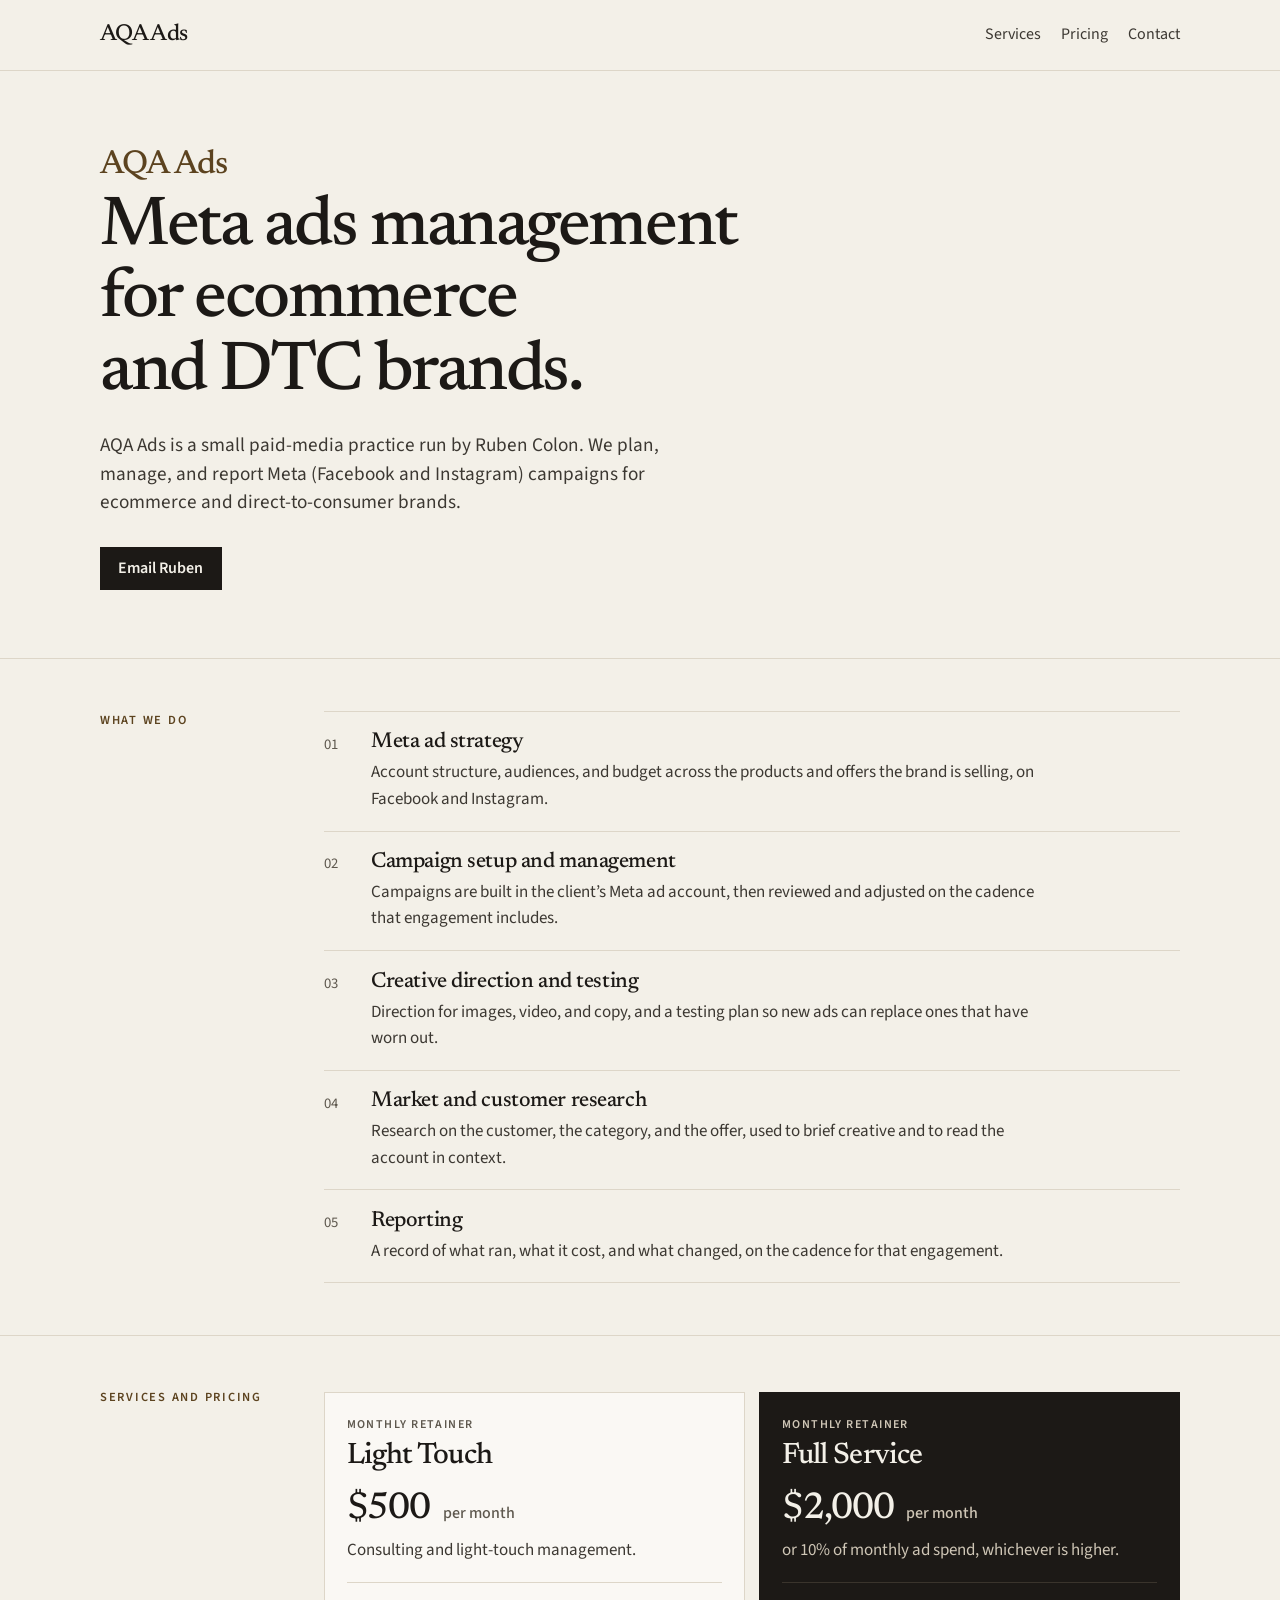
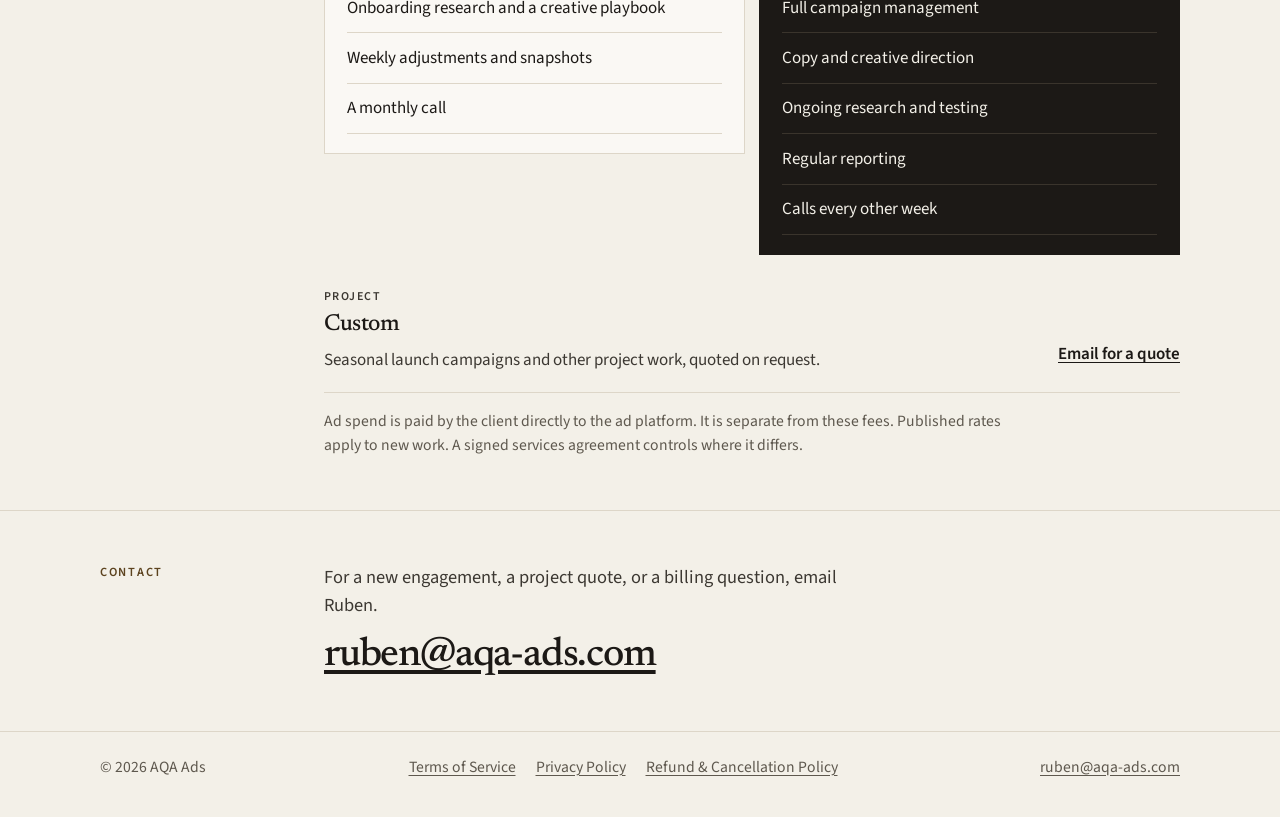
==== index.html @ aba0e37d "Add the AQA Ads website A four-page static site with services, pricing, and the policies needed for " ====
<!DOCTYPE html>
<html lang="en">
  <head>
    <meta charset="utf-8">
    <meta name="viewport" content="width=device-width, initial-scale=1">
    <title>AQA Ads — Meta ads management for ecommerce and DTC brands</title>
    <meta name="description" content="AQA Ads is a paid-media practice run by Ruben Colon. Meta (Facebook and Instagram) ad strategy, campaign management, creative testing, research, and reporting for ecommerce and DTC brands.">
    <link rel="canonical" href="https://aqa-ads.com/">
    <meta name="theme-color" content="#f3f0e8">
    <meta property="og:title" content="AQA Ads — Meta ads management for ecommerce and DTC brands">
    <meta property="og:description" content="Meta ad strategy, campaign management, creative direction, research, and reporting for ecommerce and DTC brands.">
    <meta property="og:url" content="https://aqa-ads.com/">
    <meta property="og:type" content="website">
    <link rel="icon" href="/favicon.svg" type="image/svg+xml">
    <link rel="stylesheet" href="/css/styles.css">
    <script type="application/ld+json">
      {
        "@context": "https://schema.org",
        "@type": "ProfessionalService",
        "name": "AQA Ads",
        "url": "https://aqa-ads.com/",
        "email": "ruben@aqa-ads.com",
        "description": "Meta ads management for ecommerce and DTC brands.",
        "founder": {
          "@type": "Person",
          "name": "Ruben Colon"
        }
      }
    </script>
  </head>
  <body>
    <a class="skip" href="#main">Skip to content</a>
    <header class="site-header">
      <div class="wrap bar">
        <a class="wordmark" href="/">AQA Ads</a>
        <nav class="nav" aria-label="Primary">
          <a href="/#services">Services</a>
          <a href="/#pricing">Pricing</a>
          <a href="/#contact">Contact</a>
        </nav>
      </div>
    </header>
    <main id="main">
      <section class="hero">
        <div class="wrap">
          <h1>
            <span class="name">AQA Ads</span>
            Meta ads management for ecommerce and DTC brands.
          </h1>
          <p class="lede">AQA Ads is a small paid-media practice run by Ruben Colon. We plan, manage, and report Meta (Facebook and Instagram) campaigns for ecommerce and direct-to-consumer brands.</p>
          <a class="button" href="mailto:ruben@aqa-ads.com">Email Ruben</a>
        </div>
      </section>

      <section class="band" id="services">
        <div class="wrap band-grid">
          <h2>What we do</h2>
          <div>
            <div class="work">
              <article>
                <span class="num">01</span>
                <div>
                  <h3>Meta ad strategy</h3>
                  <p>Account structure, audiences, and budget across the products and offers the brand is selling, on Facebook and Instagram.</p>
                </div>
              </article>
              <article>
                <span class="num">02</span>
                <div>
                  <h3>Campaign setup and management</h3>
                  <p>Campaigns are built in the client’s Meta ad account, then reviewed and adjusted on the cadence that engagement includes.</p>
                </div>
              </article>
              <article>
                <span class="num">03</span>
                <div>
                  <h3>Creative direction and testing</h3>
                  <p>Direction for images, video, and copy, and a testing plan so new ads can replace ones that have worn out.</p>
                </div>
              </article>
              <article>
                <span class="num">04</span>
                <div>
                  <h3>Market and customer research</h3>
                  <p>Research on the customer, the category, and the offer, used to brief creative and to read the account in context.</p>
                </div>
              </article>
              <article>
                <span class="num">05</span>
                <div>
                  <h3>Reporting</h3>
                  <p>A record of what ran, what it cost, and what changed, on the cadence for that engagement.</p>
                </div>
              </article>
            </div>
          </div>
        </div>
      </section>

      <section class="band" id="pricing">
        <div class="wrap band-grid">
          <h2>Services and pricing</h2>
          <div>
          <div class="rates">
            <article class="rate">
              <p class="eyebrow">Monthly retainer</p>
              <h3>Light Touch</h3>
              <p class="price">$500 <span class="per">per month</span></p>
              <p class="rate-summary">Consulting and light-touch management.</p>
              <ul>
                <li>Onboarding research and a creative playbook</li>
                <li>Weekly adjustments and snapshots</li>
                <li>A monthly call</li>
              </ul>
            </article>
            <article class="rate rate-full">
              <p class="eyebrow">Monthly retainer</p>
              <h3>Full Service</h3>
              <p class="price">$2,000 <span class="per">per month</span></p>
              <p class="price-or">or 10% of monthly ad spend, whichever is higher.</p>
              <ul>
                <li>Full campaign management</li>
                <li>Copy and creative direction</li>
                <li>Ongoing research and testing</li>
                <li>Regular reporting</li>
                <li>Calls every other week</li>
              </ul>
            </article>
          </div>
          <div class="custom">
            <div>
              <p class="eyebrow">Project</p>
              <h3>Custom</h3>
              <p>Seasonal launch campaigns and other project work, quoted on request.</p>
            </div>
            <a href="mailto:ruben@aqa-ads.com">Email for a quote</a>
          </div>
          <p class="fine">Ad spend is paid by the client directly to the ad platform. It is separate from these fees. Published rates apply to new work. A signed services agreement controls where it differs.</p>
          </div>
        </div>
      </section>

      <section class="band" id="contact">
        <div class="wrap band-grid">
          <h2>Contact</h2>
          <div>
          <p class="contact-lead">For a new engagement, a project quote, or a billing question, email Ruben.</p>
          <a class="contact-email" href="mailto:ruben@aqa-ads.com">ruben@aqa-ads.com</a>
          </div>
        </div>
      </section>
    </main>
    <footer class="site-footer">
      <div class="wrap footer-inner">
        <p>&copy; 2026 AQA Ads</p>
        <nav aria-label="Policies">
          <a href="/terms/">Terms of Service</a>
          <a href="/privacy/">Privacy Policy</a>
          <a href="/refunds/">Refund &amp; Cancellation Policy</a>
        </nav>
        <a href="mailto:ruben@aqa-ads.com">ruben@aqa-ads.com</a>
      </div>
    </footer>
  </body>
</html>
---- css/styles.css ----
@font-face {
  font-family: "Newsreader";
  font-style: normal;
  font-weight: 400;
  font-display: swap;
  src: url("/fonts/newsreader-400.woff2") format("woff2");
}

@font-face {
  font-family: "Newsreader";
  font-style: normal;
  font-weight: 500;
  font-display: swap;
  src: url("/fonts/newsreader-500.woff2") format("woff2");
}

@font-face {
  font-family: "Newsreader";
  font-style: normal;
  font-weight: 600;
  font-display: swap;
  src: url("/fonts/newsreader-600.woff2") format("woff2");
}

@font-face {
  font-family: "Source Sans 3";
  font-style: normal;
  font-weight: 400;
  font-display: swap;
  src: url("/fonts/source-sans-3-400.woff2") format("woff2");
}

@font-face {
  font-family: "Source Sans 3";
  font-style: normal;
  font-weight: 500;
  font-display: swap;
  src: url("/fonts/source-sans-3-500.woff2") format("woff2");
}

@font-face {
  font-family: "Source Sans 3";
  font-style: normal;
  font-weight: 600;
  font-display: swap;
  src: url("/fonts/source-sans-3-600.woff2") format("woff2");
}

:root {
  --paper: #f3f0e8;
  --raised: #faf8f4;
  --ink: #1c1916;
  --ink-soft: #3c3832;
  --muted: #5e584e;
  --line: #ddd6c8;
  --bronze: #5c431f;
  --inverse: #1c1916;
  --inverse-text: #f3f0e8;
  --inverse-muted: #cfc6b6;
  --inverse-line: #3a342c;
  --serif: "Newsreader", "Iowan Old Style", Palatino, "Palatino Linotype", Georgia, serif;
  --sans: "Source Sans 3", "Segoe UI", sans-serif;
  --wrap: 1080px;
  --measure: 68ch;
}

*,
*::before,
*::after {
  box-sizing: border-box;
}

html {
  scroll-behavior: smooth;
}

body {
  margin: 0;
  background: var(--paper);
  color: var(--ink);
  font-family: var(--sans);
  font-size: 1.0625rem;
  line-height: 1.55;
  font-weight: 400;
  text-rendering: optimizeLegibility;
  -webkit-font-smoothing: antialiased;
}

@media (prefers-reduced-motion: reduce) {
  html {
    scroll-behavior: auto;
  }
}

::selection {
  background: #e4d3b4;
  color: var(--ink);
}

:focus-visible {
  outline: 2px solid var(--ink);
  outline-offset: 3px;
}

a {
  color: inherit;
}

img {
  max-width: 100%;
}

.skip {
  position: absolute;
  left: 0.75rem;
  top: 0.75rem;
  transform: translateY(-150%);
  background: var(--raised);
  color: var(--ink);
  padding: 0.5rem 0.75rem;
  z-index: 20;
}

.skip:focus {
  transform: none;
}

.wrap {
  width: min(var(--wrap), calc(100% - 2.5rem));
  margin-inline: auto;
}

.site-header {
  position: sticky;
  top: 0;
  z-index: 10;
  background: var(--paper);
  border-bottom: 1px solid var(--line);
}

.bar {
  display: flex;
  flex-wrap: wrap;
  justify-content: space-between;
  align-items: center;
  gap: 0.75rem 1.5rem;
  min-height: 4.25rem;
  padding-top: 0.85rem;
  padding-bottom: 0.85rem;
}

.wordmark {
  font-family: var(--serif);
  font-size: 1.45rem;
  font-weight: 500;
  letter-spacing: -0.03em;
  text-decoration: none;
  color: var(--ink);
  line-height: 1;
}

.nav {
  display: flex;
  flex-wrap: wrap;
  gap: 0.35rem 1.25rem;
}

.nav a {
  text-decoration: none;
  color: var(--ink-soft);
  font-size: 1rem;
  padding: 0.55rem 0;
}

.nav a:hover {
  color: var(--ink);
}

.hero {
  padding: 4.75rem 0 4.25rem;
}

.hero h1 {
  font-family: var(--serif);
  font-weight: 500;
  font-size: clamp(2.45rem, 5.6vw, 4.35rem);
  line-height: 1.04;
  letter-spacing: -0.035em;
  max-width: 16ch;
  margin: 0 0 1.35rem;
  text-wrap: balance;
}

.hero h1 .name {
  display: block;
  font-size: 0.48em;
  letter-spacing: -0.03em;
  line-height: 1.1;
  margin-bottom: 0.55rem;
  color: var(--bronze);
}

.lede {
  max-width: 38rem;
  margin: 0 0 1.85rem;
  font-size: 1.2rem;
  line-height: 1.5;
  color: var(--ink-soft);
}

.button {
  display: inline-block;
  background: var(--ink);
  color: var(--paper);
  text-decoration: none;
  padding: 0.85rem 1.15rem;
  font-weight: 600;
  font-size: 1rem;
  line-height: 1;
}

.button:hover {
  background: #322c27;
}

.band {
  padding: 3.25rem 0;
  border-top: 1px solid var(--line);
  scroll-margin-top: 4.5rem;
}

.band-grid {
  display: grid;
  grid-template-columns: 11.5rem 1fr;
  gap: 1.5rem 2.5rem;
}

.band h2 {
  margin: 0;
  font-family: var(--sans);
  font-size: 0.78rem;
  font-weight: 600;
  letter-spacing: 0.14em;
  text-transform: uppercase;
  color: var(--bronze);
}

.work article {
  display: grid;
  grid-template-columns: 2.1rem 1fr;
  column-gap: 0.85rem;
  padding: 1.15rem 0;
  border-bottom: 1px solid var(--line);
}

.work article:first-child {
  border-top: 1px solid var(--line);
}

.num {
  font-variant-numeric: tabular-nums;
  color: var(--muted);
  font-size: 0.92rem;
  padding-top: 0.22rem;
}

.work h3 {
  margin: 0 0 0.2rem;
  font-family: var(--serif);
  font-size: 1.35rem;
  font-weight: 500;
  letter-spacing: -0.02em;
  line-height: 1.2;
}

.work p {
  margin: 0;
  color: var(--ink-soft);
  max-width: 42rem;
}

.rates {
  display: grid;
  grid-template-columns: 1fr 1fr;
  gap: 0.9rem;
  margin-top: 0.25rem;
  align-items: start;
}

.rate {
  background: var(--raised);
  border: 1px solid var(--line);
  padding: 1.4rem 1.35rem 1.2rem;
  display: flex;
  flex-direction: column;
}

.rate-full {
  background: var(--inverse);
  color: var(--inverse-text);
  border-color: var(--inverse);
}

.eyebrow {
  margin: 0 0 0.35rem;
  font-size: 0.75rem;
  font-weight: 600;
  letter-spacing: 0.12em;
  text-transform: uppercase;
  color: var(--muted);
}

.rate-full .eyebrow {
  color: var(--inverse-muted);
}

.rate h3 {
  margin: 0;
  font-family: var(--serif);
  font-size: 1.85rem;
  font-weight: 500;
  letter-spacing: -0.03em;
  line-height: 1.1;
}

.price {
  margin: 1.15rem 0 0;
  font-family: var(--serif);
  font-size: 2.35rem;
  font-weight: 500;
  letter-spacing: -0.03em;
  line-height: 1;
}

.per {
  font-family: var(--sans);
  font-size: 1rem;
  font-weight: 500;
  letter-spacing: 0;
  color: var(--muted);
  margin-left: 0.35rem;
}

.rate-full .per,
.rate-full .price-or,
.rate-full .rate-summary {
  color: var(--inverse-muted);
}

.price-or,
.rate-summary {
  margin: 0.55rem 0 0;
  color: var(--ink-soft);
}

.rate ul {
  list-style: none;
  margin: 1.15rem 0 0;
  padding: 0;
  border-top: 1px solid var(--line);
}

.rate-full ul {
  border-top-color: var(--inverse-line);
}

.rate li {
  padding: 0.72rem 0;
  border-bottom: 1px solid var(--line);
}

.rate-full li {
  border-bottom-color: var(--inverse-line);
}

.custom {
  display: grid;
  grid-template-columns: minmax(0, 1fr) auto;
  gap: 0.75rem 1.5rem;
  align-items: end;
  margin-top: 0.9rem;
  padding: 1.15rem 0 1.2rem;
  border-bottom: 1px solid var(--line);
}

.custom h3 {
  margin: 0 0 0.25rem;
  font-family: var(--serif);
  font-size: 1.45rem;
  font-weight: 500;
  letter-spacing: -0.02em;
}

.custom p {
  margin: 0;
  color: var(--ink-soft);
  max-width: 36rem;
}

.custom a {
  font-weight: 600;
  text-underline-offset: 0.18em;
  white-space: nowrap;
  padding: 0.35rem 0;
}

.fine {
  margin: 1rem 0 0;
  max-width: 44rem;
  color: var(--muted);
  font-size: 0.98rem;
}

.contact-lead {
  margin: 0 0 0.85rem;
  max-width: 34rem;
  color: var(--ink-soft);
  font-size: 1.15rem;
}

.contact-email {
  font-family: var(--serif);
  font-size: clamp(1.7rem, 4vw, 2.5rem);
  font-weight: 500;
  letter-spacing: -0.03em;
  line-height: 1.15;
  text-underline-offset: 0.12em;
  overflow-wrap: anywhere;
}

.site-footer {
  border-top: 1px solid var(--line);
}

.footer-inner {
  display: flex;
  flex-wrap: wrap;
  justify-content: space-between;
  align-items: baseline;
  gap: 0.85rem 1.75rem;
  padding: 1.4rem 0 2.4rem;
  color: var(--muted);
  font-size: 0.98rem;
}

.footer-inner p {
  margin: 0;
}

.site-footer nav {
  display: flex;
  flex-wrap: wrap;
  gap: 0.45rem 1.25rem;
}

.site-footer a {
  text-underline-offset: 0.16em;
}

.site-footer a[aria-current="page"] {
  color: var(--ink);
  font-weight: 600;
}

.legal {
  padding: 3.25rem 0 4rem;
}

.legal article.wrap {
  width: min(var(--wrap), calc(100% - 2.5rem));
  max-width: var(--wrap);
}

.legal article > * {
  max-width: 40rem;
}

.legal h1 {
  margin: 0 0 0.7rem;
  font-family: var(--serif);
  font-weight: 500;
  font-size: clamp(2.3rem, 5vw, 3.4rem);
  letter-spacing: -0.03em;
  line-height: 1.02;
}

.legal-meta {
  margin: 0 0 1.4rem;
  color: var(--muted);
}

.legal h2 {
  margin: 2.1rem 0 0.55rem;
  font-family: var(--serif);
  font-size: 1.5rem;
  font-weight: 500;
  letter-spacing: -0.02em;
  line-height: 1.2;
  text-transform: none;
  color: var(--ink);
}

.legal p,
.legal li {
  color: var(--ink-soft);
  line-height: 1.62;
}

.legal p {
  margin: 0 0 0.9rem;
}

.legal ul {
  margin: 0 0 1rem;
  padding-left: 1.2rem;
}

.legal li + li {
  margin-top: 0.35rem;
}

.legal a {
  color: var(--ink);
  text-underline-offset: 0.15em;
}

.missing {
  padding: 4.5rem 0 5rem;
  max-width: 36rem;
}

.missing h1 {
  margin: 0 0 0.75rem;
  font-family: var(--serif);
  font-weight: 500;
  font-size: clamp(2.2rem, 5vw, 3.2rem);
  letter-spacing: -0.03em;
}

.missing p {
  margin: 0 0 1.25rem;
  color: var(--ink-soft);
}

@media (max-width: 800px) {
  .band {
    padding: 2.5rem 0;
  }

  .band-grid {
    grid-template-columns: 1fr;
    gap: 1rem;
  }

  .rates {
    grid-template-columns: 1fr;
  }

  .hero {
    padding: 2.75rem 0 2.4rem;
  }
}

@media (max-width: 640px) {
  .wrap {
    width: min(var(--wrap), calc(100% - 2rem));
  }

  .bar {
    align-items: flex-start;
    flex-direction: column;
    gap: 0.35rem;
    padding-top: 0.95rem;
    padding-bottom: 0.7rem;
  }

  .nav a {
    padding: 0.45rem 0;
  }

  .custom {
    grid-template-columns: 1fr;
    align-items: start;
  }

  .footer-inner,
  .site-footer nav {
    flex-direction: column;
    align-items: flex-start;
  }

  .work h3 {
    font-size: 1.25rem;
  }

  .price {
    font-size: 2.1rem;
  }
}

@media print {
  .site-header,
  .skip,
  .button {
    position: static;
  }

  .site-header {
    border-bottom: 1px solid #ccc;
  }

  body {
    background: #fff;
    color: #000;
  }

  .rate-full {
    background: #fff;
    color: #000;
    border: 1px solid #000;
  }

  .rate-full .eyebrow,
  .rate-full .per,
  .rate-full .price-or,
  .rate-full .rate-summary {
    color: #333;
  }

  a {
    text-decoration: underline;
  }
}
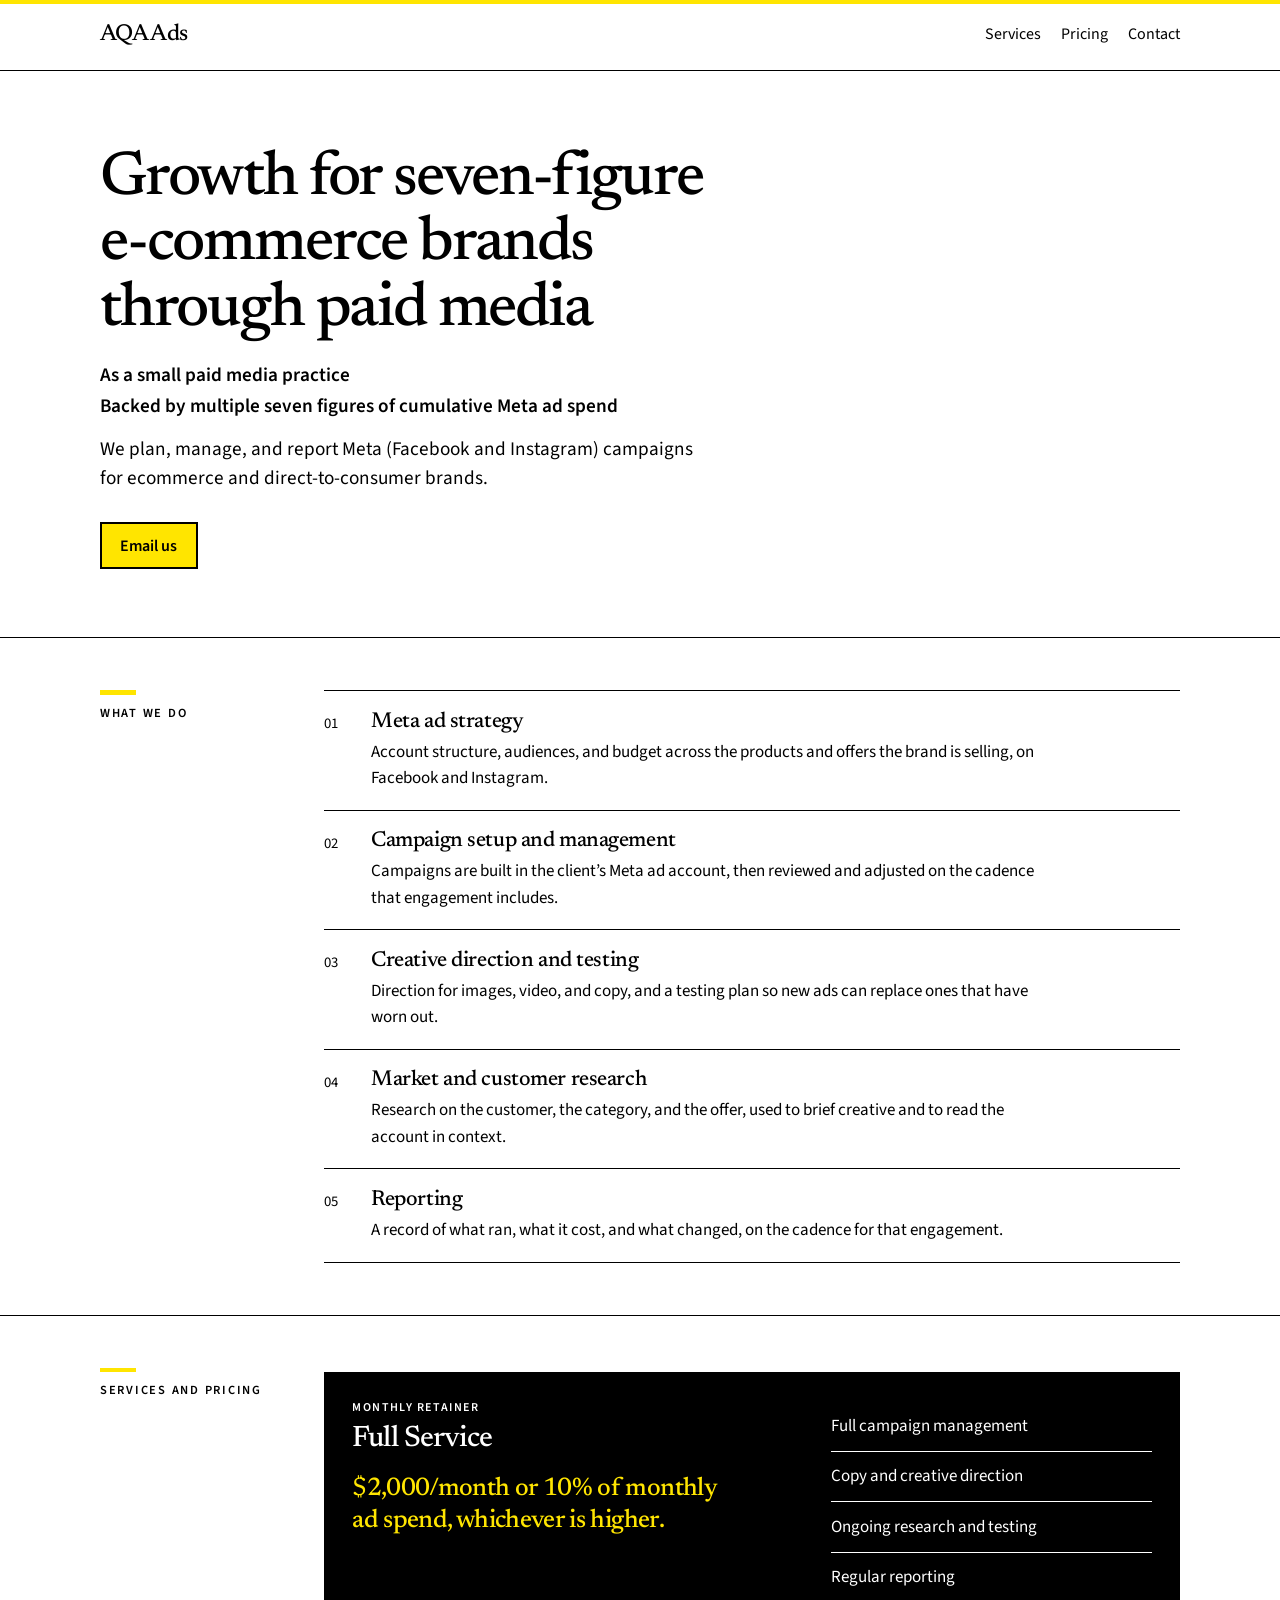
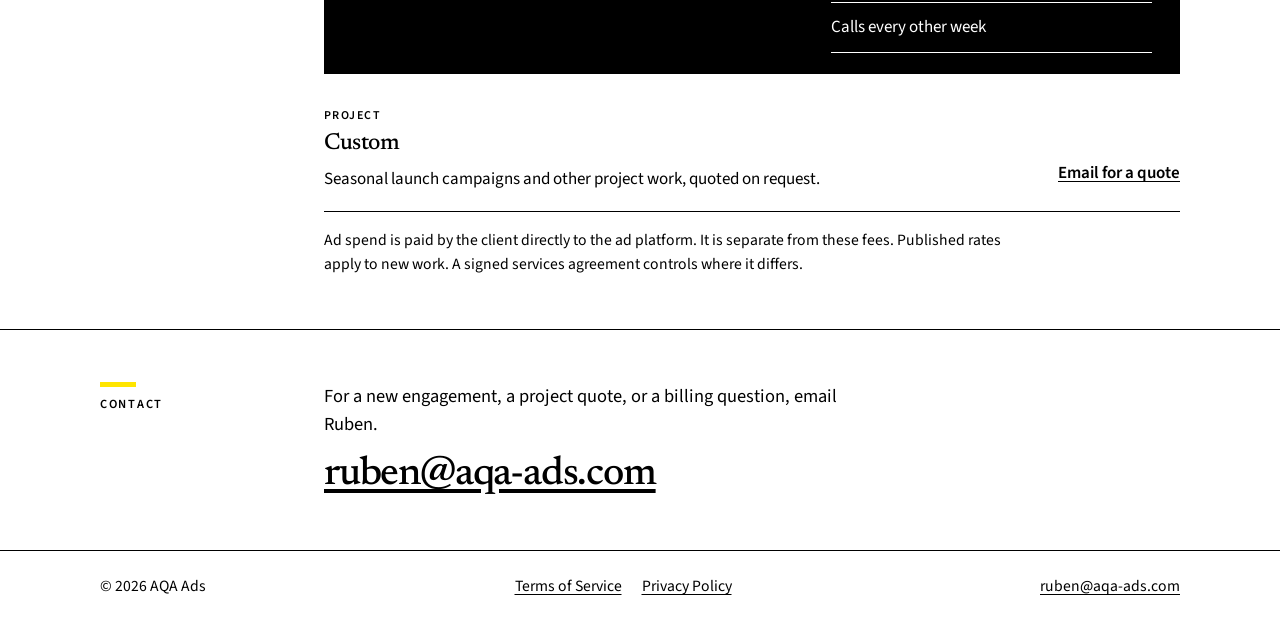
==== commit f8447a45: "Update the homepage offer and the black, white, and yellow palette. Drop Light Touch, state Full Ser" ====
--- a/index.html
+++ b/index.html
@@ -3,12 +3,12 @@
   <head>
     <meta charset="utf-8">
     <meta name="viewport" content="width=device-width, initial-scale=1">
-    <title>AQA Ads — Meta ads management for ecommerce and DTC brands</title>
-    <meta name="description" content="AQA Ads is a paid-media practice run by Ruben Colon. Meta (Facebook and Instagram) ad strategy, campaign management, creative testing, research, and reporting for ecommerce and DTC brands.">
+    <title>AQA Ads — Growth for seven-figure e-commerce brands through paid media</title>
+    <meta name="description" content="Growth for seven-figure e-commerce brands through paid media. AQA Ads is a small paid media practice, backed by multiple seven figures of cumulative Meta ad spend.">
     <link rel="canonical" href="https://aqa-ads.com/">
-    <meta name="theme-color" content="#f3f0e8">
-    <meta property="og:title" content="AQA Ads — Meta ads management for ecommerce and DTC brands">
-    <meta property="og:description" content="Meta ad strategy, campaign management, creative direction, research, and reporting for ecommerce and DTC brands.">
+    <meta name="theme-color" content="#ffffff">
+    <meta property="og:title" content="AQA Ads — Growth for seven-figure e-commerce brands through paid media">
+    <meta property="og:description" content="As a small paid media practice. Backed by multiple seven figures of cumulative Meta ad spend.">
     <meta property="og:url" content="https://aqa-ads.com/">
     <meta property="og:type" content="website">
     <link rel="icon" href="/favicon.svg" type="image/svg+xml">
@@ -20,7 +20,7 @@
         "name": "AQA Ads",
         "url": "https://aqa-ads.com/",
         "email": "ruben@aqa-ads.com",
-        "description": "Meta ads management for ecommerce and DTC brands.",
+        "description": "Growth for seven-figure e-commerce brands through paid media.",
         "founder": {
           "@type": "Person",
           "name": "Ruben Colon"
@@ -43,12 +43,11 @@
     <main id="main">
       <section class="hero">
         <div class="wrap">
-          <h1>
-            <span class="name">AQA Ads</span>
-            Meta ads management for ecommerce and DTC brands.
-          </h1>
-          <p class="lede">AQA Ads is a small paid-media practice run by Ruben Colon. We plan, manage, and report Meta (Facebook and Instagram) campaigns for ecommerce and direct-to-consumer brands.</p>
-          <a class="button" href="mailto:ruben@aqa-ads.com">Email Ruben</a>
+          <h1>Growth for seven-figure e-commerce brands through paid media</h1>
+          <p class="subhead">As a small paid media practice</p>
+          <p class="proof">Backed by multiple seven figures of cumulative Meta ad spend</p>
+          <p class="lede">We plan, manage, and report Meta (Facebook and Instagram) campaigns for ecommerce and direct-to-consumer brands.</p>
+          <a class="button" href="mailto:ruben@aqa-ads.com">Email us</a>
         </div>
       </section>
 
@@ -102,22 +101,12 @@
           <h2>Services and pricing</h2>
           <div>
           <div class="rates">
-            <article class="rate">
-              <p class="eyebrow">Monthly retainer</p>
-              <h3>Light Touch</h3>
-              <p class="price">$500 <span class="per">per month</span></p>
-              <p class="rate-summary">Consulting and light-touch management.</p>
-              <ul>
-                <li>Onboarding research and a creative playbook</li>
-                <li>Weekly adjustments and snapshots</li>
-                <li>A monthly call</li>
-              </ul>
-            </article>
             <article class="rate rate-full">
-              <p class="eyebrow">Monthly retainer</p>
-              <h3>Full Service</h3>
-              <p class="price">$2,000 <span class="per">per month</span></p>
-              <p class="price-or">or 10% of monthly ad spend, whichever is higher.</p>
+              <div class="rate-offer">
+                <p class="eyebrow">Monthly retainer</p>
+                <h3>Full Service</h3>
+                <p class="price-line">$2,000/month or 10% of monthly ad spend, whichever is higher.</p>
+              </div>
               <ul>
                 <li>Full campaign management</li>
                 <li>Copy and creative direction</li>
@@ -156,7 +145,6 @@
         <nav aria-label="Policies">
           <a href="/terms/">Terms of Service</a>
           <a href="/privacy/">Privacy Policy</a>
-          <a href="/refunds/">Refund &amp; Cancellation Policy</a>
         </nav>
         <a href="mailto:ruben@aqa-ads.com">ruben@aqa-ads.com</a>
       </div>
--- a/css/styles.css
+++ b/css/styles.css
@@ -47,17 +47,18 @@
 }
 
 :root {
-  --paper: #f3f0e8;
-  --raised: #faf8f4;
-  --ink: #1c1916;
-  --ink-soft: #3c3832;
-  --muted: #5e584e;
-  --line: #ddd6c8;
-  --bronze: #5c431f;
-  --inverse: #1c1916;
-  --inverse-text: #f3f0e8;
-  --inverse-muted: #cfc6b6;
-  --inverse-line: #3a342c;
+  --paper: #ffffff;
+  --raised: #ffffff;
+  --ink: #000000;
+  --ink-soft: #000000;
+  --muted: #000000;
+  --line: #000000;
+  --yellow: #ffe500;
+  --bronze: #000000;
+  --inverse: #000000;
+  --inverse-text: #ffffff;
+  --inverse-muted: #ffffff;
+  --inverse-line: #ffffff;
   --serif: "Newsreader", "Iowan Old Style", Palatino, "Palatino Linotype", Georgia, serif;
   --sans: "Source Sans 3", "Segoe UI", sans-serif;
   --wrap: 1080px;
@@ -93,8 +94,8 @@
 }
 
 ::selection {
-  background: #e4d3b4;
-  color: var(--ink);
+  background: var(--yellow);
+  color: #000000;
 }
 
 :focus-visible {
@@ -136,6 +137,7 @@
   z-index: 10;
   background: var(--paper);
   border-bottom: 1px solid var(--line);
+  box-shadow: inset 0 4px 0 var(--yellow);
 }
 
 .bar {
@@ -183,21 +185,27 @@
 .hero h1 {
   font-family: var(--serif);
   font-weight: 500;
-  font-size: clamp(2.45rem, 5.6vw, 4.35rem);
-  line-height: 1.04;
+  font-size: clamp(2.35rem, 5.2vw, 3.9rem);
+  line-height: 1.05;
   letter-spacing: -0.035em;
-  max-width: 16ch;
-  margin: 0 0 1.35rem;
+  max-width: 18ch;
+  margin: 0 0 1.15rem;
   text-wrap: balance;
 }
 
-.hero h1 .name {
-  display: block;
-  font-size: 0.48em;
-  letter-spacing: -0.03em;
-  line-height: 1.1;
-  margin-bottom: 0.55rem;
-  color: var(--bronze);
+.subhead,
+.proof {
+  margin: 0;
+  max-width: 36rem;
+  font-size: 1.2rem;
+  line-height: 1.45;
+  font-weight: 600;
+  color: #000000;
+}
+
+.proof {
+  margin-top: 0.2rem;
+  margin-bottom: 0.9rem;
 }
 
 .lede {
@@ -210,17 +218,19 @@
 
 .button {
   display: inline-block;
-  background: var(--ink);
-  color: var(--paper);
+  background: var(--yellow);
+  color: #000000;
   text-decoration: none;
   padding: 0.85rem 1.15rem;
   font-weight: 600;
   font-size: 1rem;
   line-height: 1;
+  border: 2px solid #000000;
 }
 
 .button:hover {
-  background: #322c27;
+  background: #000000;
+  color: var(--yellow);
 }
 
 .band {
@@ -242,7 +252,17 @@
   font-weight: 600;
   letter-spacing: 0.14em;
   text-transform: uppercase;
-  color: var(--bronze);
+  color: #000000;
+}
+
+.band h2::before,
+.legal h2::before {
+  content: "";
+  display: block;
+  width: 2.25rem;
+  height: 0.3rem;
+  background: var(--yellow);
+  margin-bottom: 0.55rem;
 }
 
 .work article {
@@ -280,11 +300,7 @@
 }
 
 .rates {
-  display: grid;
-  grid-template-columns: 1fr 1fr;
-  gap: 0.9rem;
   margin-top: 0.25rem;
-  align-items: start;
 }
 
 .rate {
@@ -299,6 +315,23 @@
   background: var(--inverse);
   color: var(--inverse-text);
   border-color: var(--inverse);
+  display: grid;
+  grid-template-columns: minmax(0, 1.15fr) minmax(15rem, 0.85fr);
+  gap: 1.5rem 2.75rem;
+  align-items: start;
+  padding: 1.65rem 1.7rem 1.25rem;
+}
+
+.price-line {
+  margin: 1.05rem 0 0;
+  max-width: 16em;
+  font-family: var(--serif);
+  font-size: clamp(1.45rem, 2vw, 1.75rem);
+  font-weight: 500;
+  letter-spacing: -0.025em;
+  line-height: 1.28;
+  color: var(--yellow);
+  text-wrap: balance;
 }
 
 .eyebrow {
@@ -361,6 +394,8 @@
 }
 
 .rate-full ul {
+  margin-top: 0.15rem;
+  border-top: none;
   border-top-color: var(--inverse-line);
 }
 
@@ -552,8 +587,19 @@
     gap: 1rem;
   }
 
-  .rates {
+  .rate-full {
     grid-template-columns: 1fr;
+    gap: 0.35rem;
+    padding: 1.4rem 1.35rem 1.15rem;
+  }
+
+  .rate-full ul {
+    margin-top: 1rem;
+    border-top: 1px solid var(--inverse-line);
+  }
+
+  .price-line {
+    max-width: none;
   }
 
   .hero {
@@ -621,10 +667,10 @@
   }
 
   .rate-full .eyebrow,
-  .rate-full .per,
-  .rate-full .price-or,
-  .rate-full .rate-summary {
-    color: #333;
+  .rate-full .price-line,
+  .rate-full li {
+    color: #000;
+    border-color: #000;
   }
 
   a {
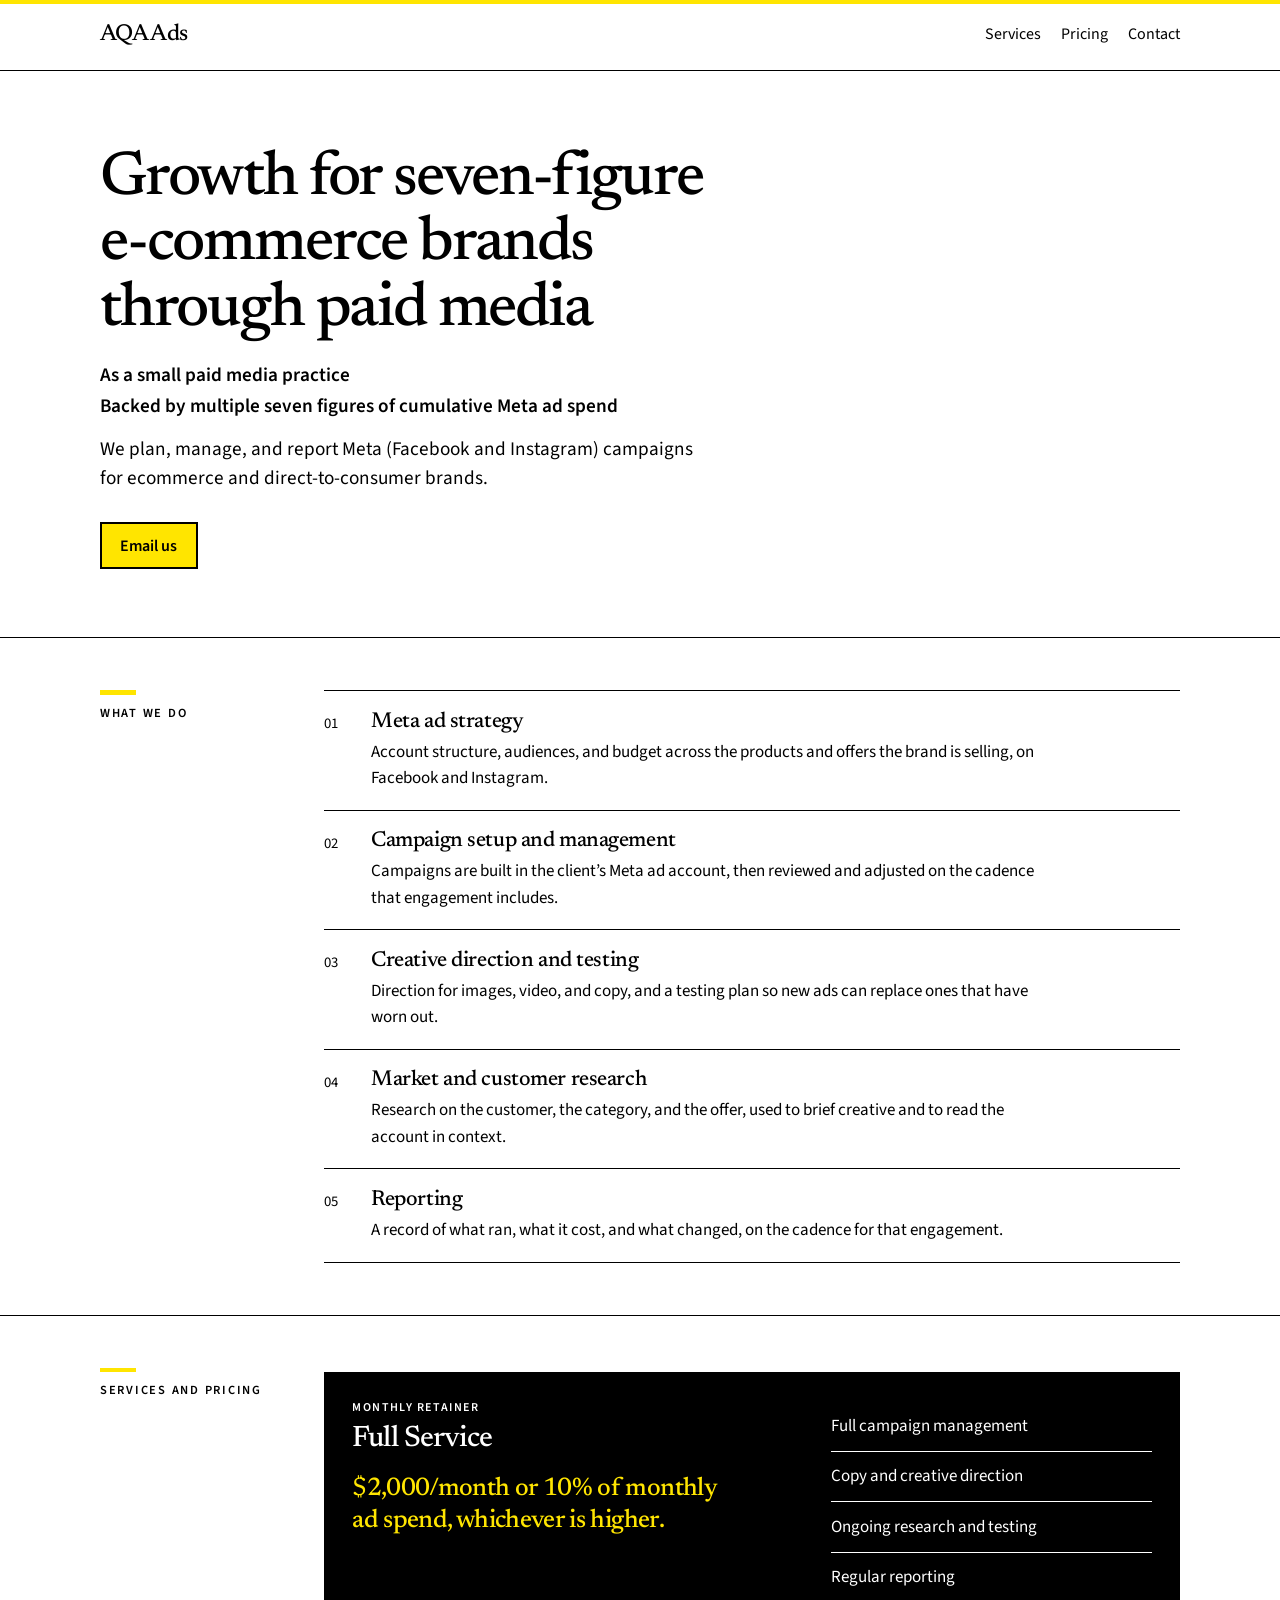
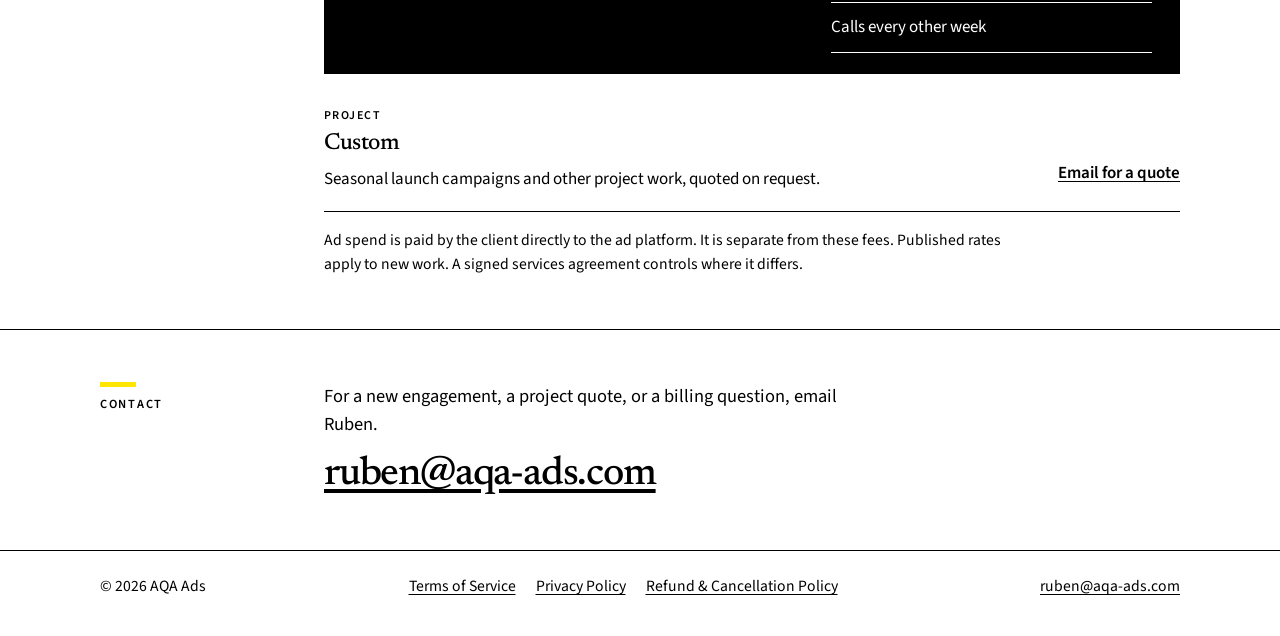
==== commit 7d53b483: "Restore the refund policy link in every footer. Terms of Service, Privacy Policy, and Refund & Cance" ====
--- a/index.html
+++ b/index.html
@@ -145,6 +145,7 @@
         <nav aria-label="Policies">
           <a href="/terms/">Terms of Service</a>
           <a href="/privacy/">Privacy Policy</a>
+          <a href="/refunds/">Refund &amp; Cancellation Policy</a>
         </nav>
         <a href="mailto:ruben@aqa-ads.com">ruben@aqa-ads.com</a>
       </div>
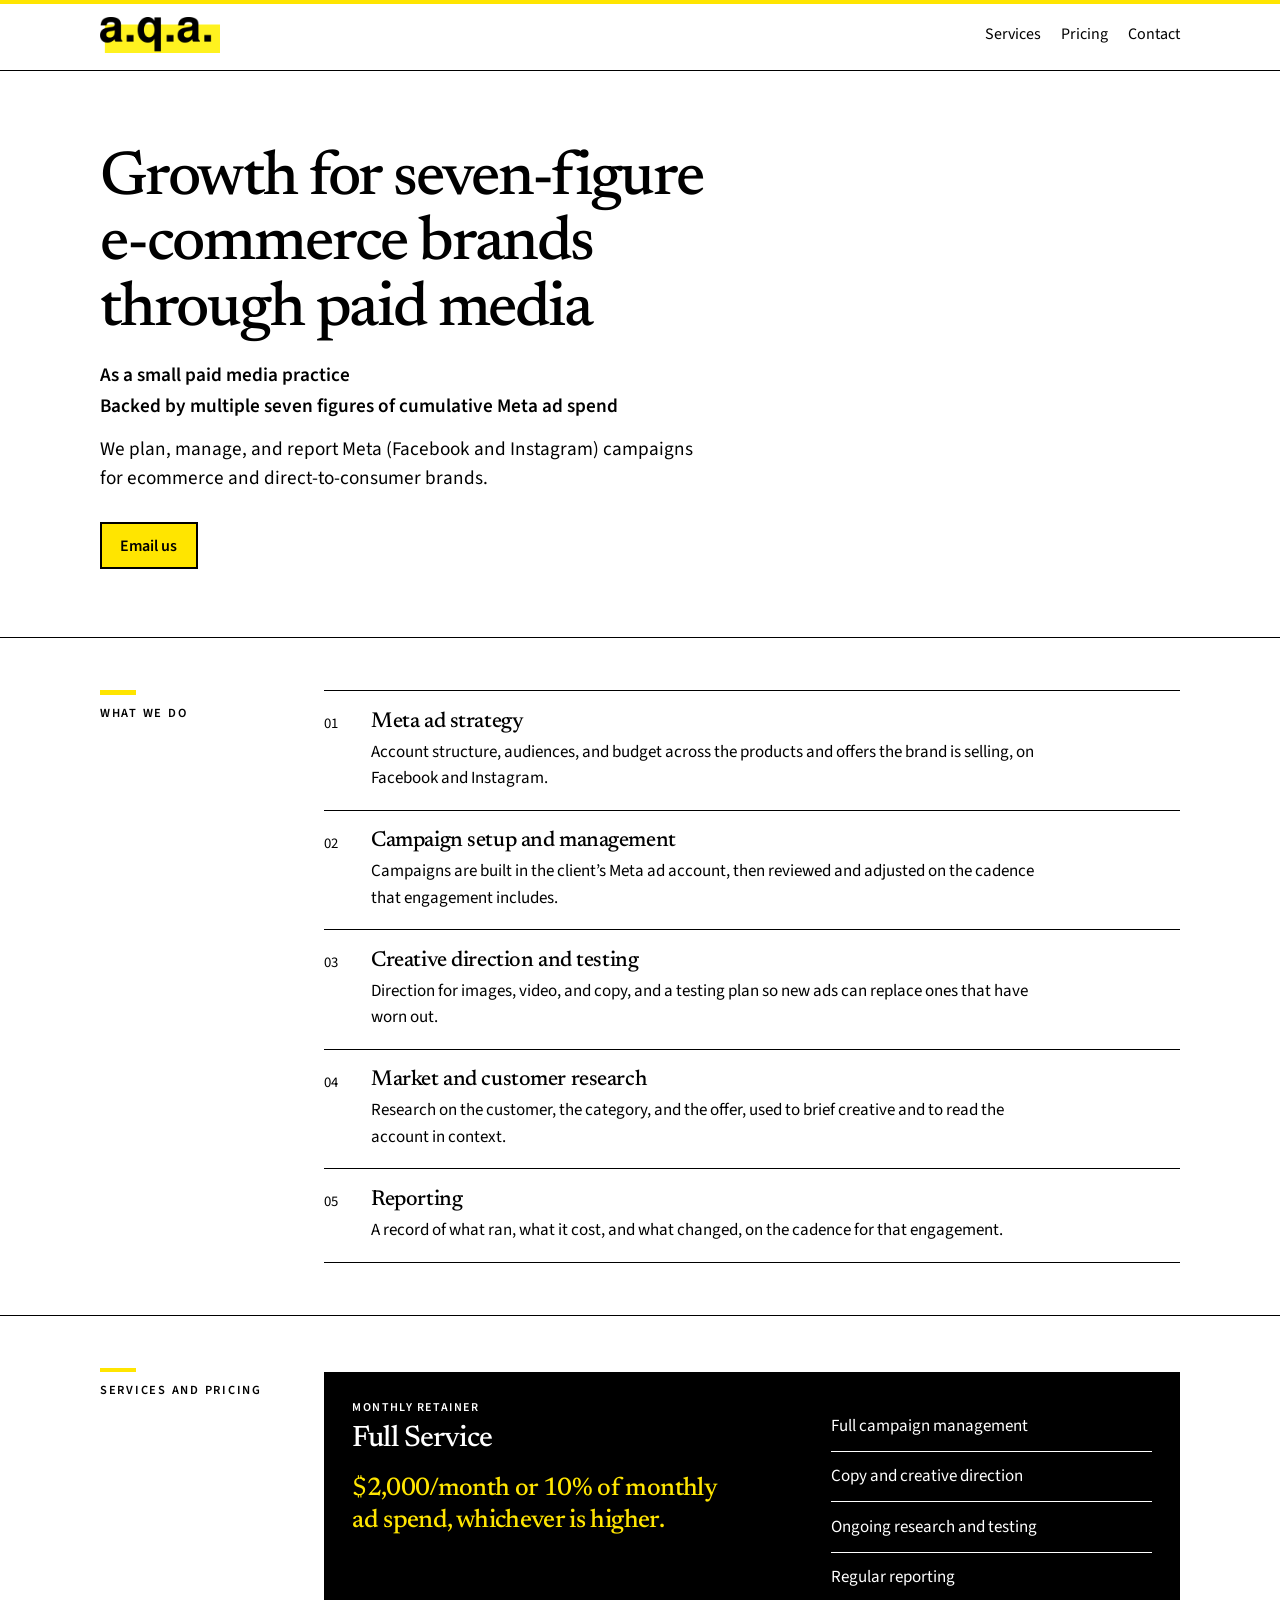
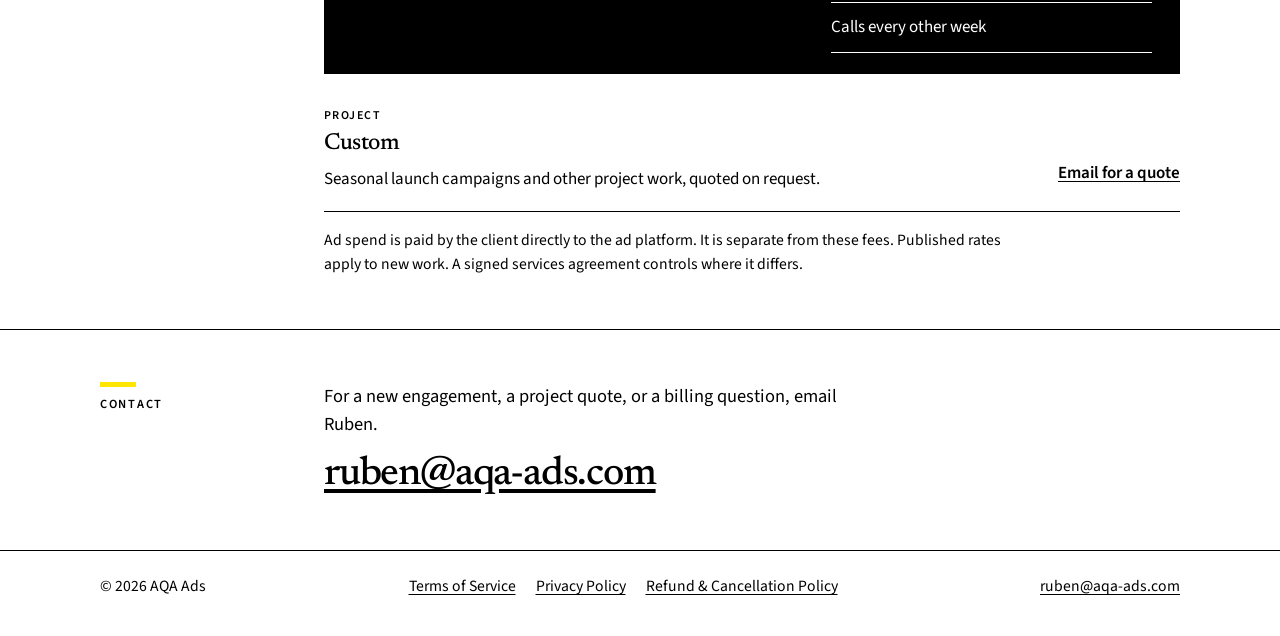
==== commit 64758ca9: "Add a.q.a. logo with yellow offset rectangle to header" ====
--- a/index.html
+++ b/index.html
@@ -11,8 +11,8 @@
     <meta property="og:description" content="As a small paid media practice. Backed by multiple seven figures of cumulative Meta ad spend.">
     <meta property="og:url" content="https://aqa-ads.com/">
     <meta property="og:type" content="website">
-    <link rel="icon" href="/favicon.svg" type="image/svg+xml">
-    <link rel="stylesheet" href="/css/styles.css">
+    <link rel="icon" href="./favicon.svg" type="image/svg+xml">
+    <link rel="stylesheet" href="./css/styles.css">
     <script type="application/ld+json">
       {
         "@context": "https://schema.org",
@@ -32,11 +32,11 @@
     <a class="skip" href="#main">Skip to content</a>
     <header class="site-header">
       <div class="wrap bar">
-        <a class="wordmark" href="/">AQA Ads</a>
+        <a class="wordmark" href="./"><img class="logo" src="./logo.png" alt="AQA Ads" width="120"></a>
         <nav class="nav" aria-label="Primary">
-          <a href="/#services">Services</a>
-          <a href="/#pricing">Pricing</a>
-          <a href="/#contact">Contact</a>
+          <a href="./#services">Services</a>
+          <a href="./#pricing">Pricing</a>
+          <a href="./#contact">Contact</a>
         </nav>
       </div>
     </header>
@@ -143,9 +143,9 @@
       <div class="wrap footer-inner">
         <p>&copy; 2026 AQA Ads</p>
         <nav aria-label="Policies">
-          <a href="/terms/">Terms of Service</a>
-          <a href="/privacy/">Privacy Policy</a>
-          <a href="/refunds/">Refund &amp; Cancellation Policy</a>
+          <a href="./terms/">Terms of Service</a>
+          <a href="./privacy/">Privacy Policy</a>
+          <a href="./refunds/">Refund &amp; Cancellation Policy</a>
         </nav>
         <a href="mailto:ruben@aqa-ads.com">ruben@aqa-ads.com</a>
       </div>
--- a/css/styles.css
+++ b/css/styles.css
@@ -3,7 +3,7 @@
   font-style: normal;
   font-weight: 400;
   font-display: swap;
-  src: url("/fonts/newsreader-400.woff2") format("woff2");
+  src: url("../fonts/newsreader-400.woff2") format("woff2");
 }
 
 @font-face {
@@ -11,7 +11,7 @@
   font-style: normal;
   font-weight: 500;
   font-display: swap;
-  src: url("/fonts/newsreader-500.woff2") format("woff2");
+  src: url("../fonts/newsreader-500.woff2") format("woff2");
 }
 
 @font-face {
@@ -19,7 +19,7 @@
   font-style: normal;
   font-weight: 600;
   font-display: swap;
-  src: url("/fonts/newsreader-600.woff2") format("woff2");
+  src: url("../fonts/newsreader-600.woff2") format("woff2");
 }
 
 @font-face {
@@ -27,7 +27,7 @@
   font-style: normal;
   font-weight: 400;
   font-display: swap;
-  src: url("/fonts/source-sans-3-400.woff2") format("woff2");
+  src: url("../fonts/source-sans-3-400.woff2") format("woff2");
 }
 
 @font-face {
@@ -35,7 +35,7 @@
   font-style: normal;
   font-weight: 500;
   font-display: swap;
-  src: url("/fonts/source-sans-3-500.woff2") format("woff2");
+  src: url("../fonts/source-sans-3-500.woff2") format("woff2");
 }
 
 @font-face {
@@ -43,7 +43,7 @@
   font-style: normal;
   font-weight: 600;
   font-display: swap;
-  src: url("/fonts/source-sans-3-600.woff2") format("woff2");
+  src: url("../fonts/source-sans-3-600.woff2") format("woff2");
 }
 
 :root {
@@ -677,3 +677,9 @@
     text-decoration: underline;
   }
 }
+
+.wordmark .logo {
+  display: block;
+  width: 120px;
+  height: auto;
+}
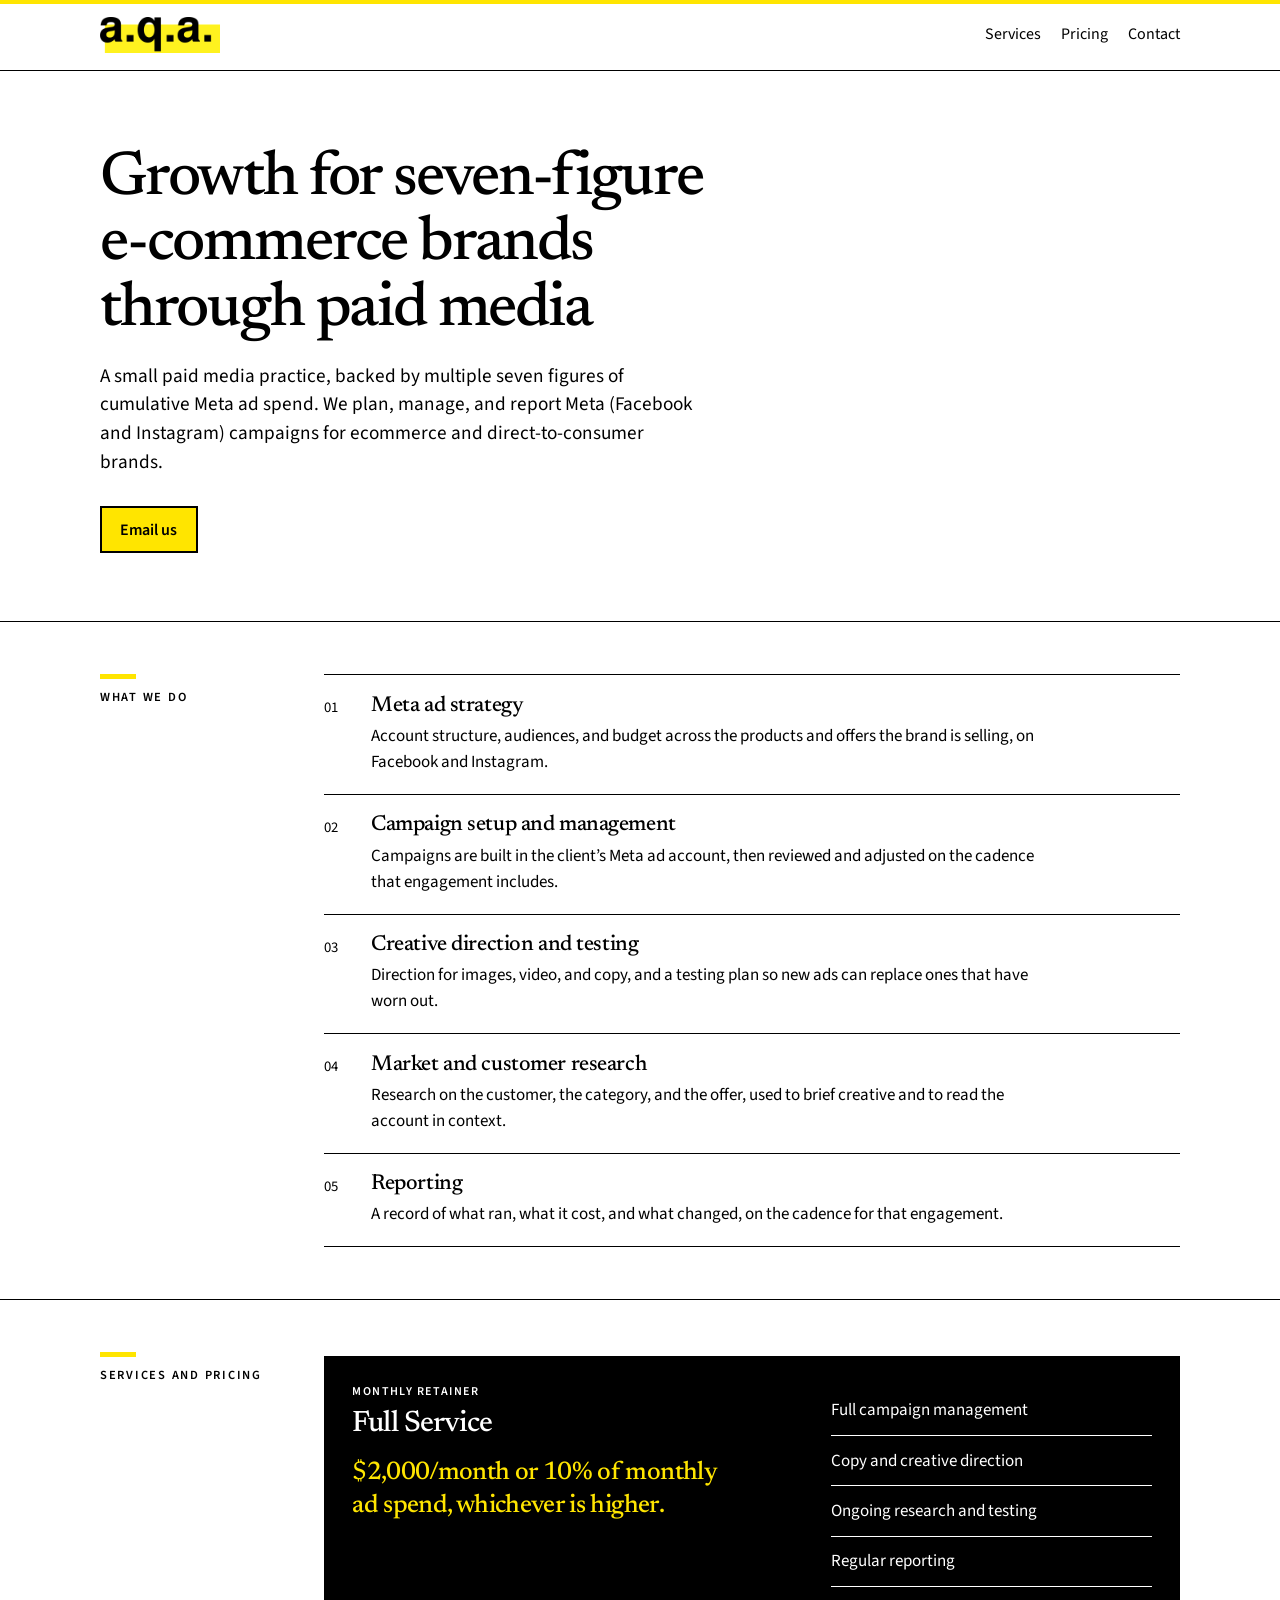
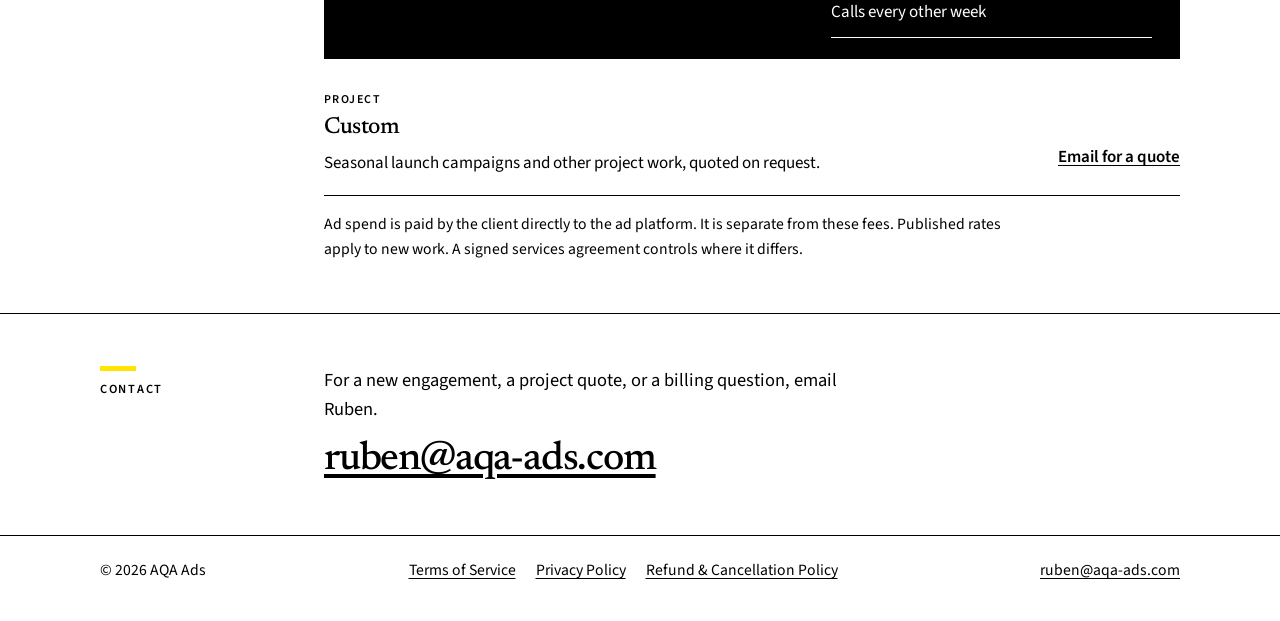
==== commit 572d928a: "Merge hero subhead, proof, and lede into one paragraph" ====
--- a/index.html
+++ b/index.html
@@ -8,7 +8,7 @@
     <link rel="canonical" href="https://aqa-ads.com/">
     <meta name="theme-color" content="#ffffff">
     <meta property="og:title" content="AQA Ads — Growth for seven-figure e-commerce brands through paid media">
-    <meta property="og:description" content="As a small paid media practice. Backed by multiple seven figures of cumulative Meta ad spend.">
+    <meta property="og:description" content="A small paid media practice, backed by multiple seven figures of cumulative Meta ad spend.">
     <meta property="og:url" content="https://aqa-ads.com/">
     <meta property="og:type" content="website">
     <link rel="icon" href="./favicon.svg" type="image/svg+xml">
@@ -44,9 +44,7 @@
       <section class="hero">
         <div class="wrap">
           <h1>Growth for seven-figure e-commerce brands through paid media</h1>
-          <p class="subhead">As a small paid media practice</p>
-          <p class="proof">Backed by multiple seven figures of cumulative Meta ad spend</p>
-          <p class="lede">We plan, manage, and report Meta (Facebook and Instagram) campaigns for ecommerce and direct-to-consumer brands.</p>
+          <p class="lede">A small paid media practice, backed by multiple seven figures of cumulative Meta ad spend. We plan, manage, and report Meta (Facebook and Instagram) campaigns for ecommerce and direct-to-consumer brands.</p>
           <a class="button" href="mailto:ruben@aqa-ads.com">Email us</a>
         </div>
       </section>
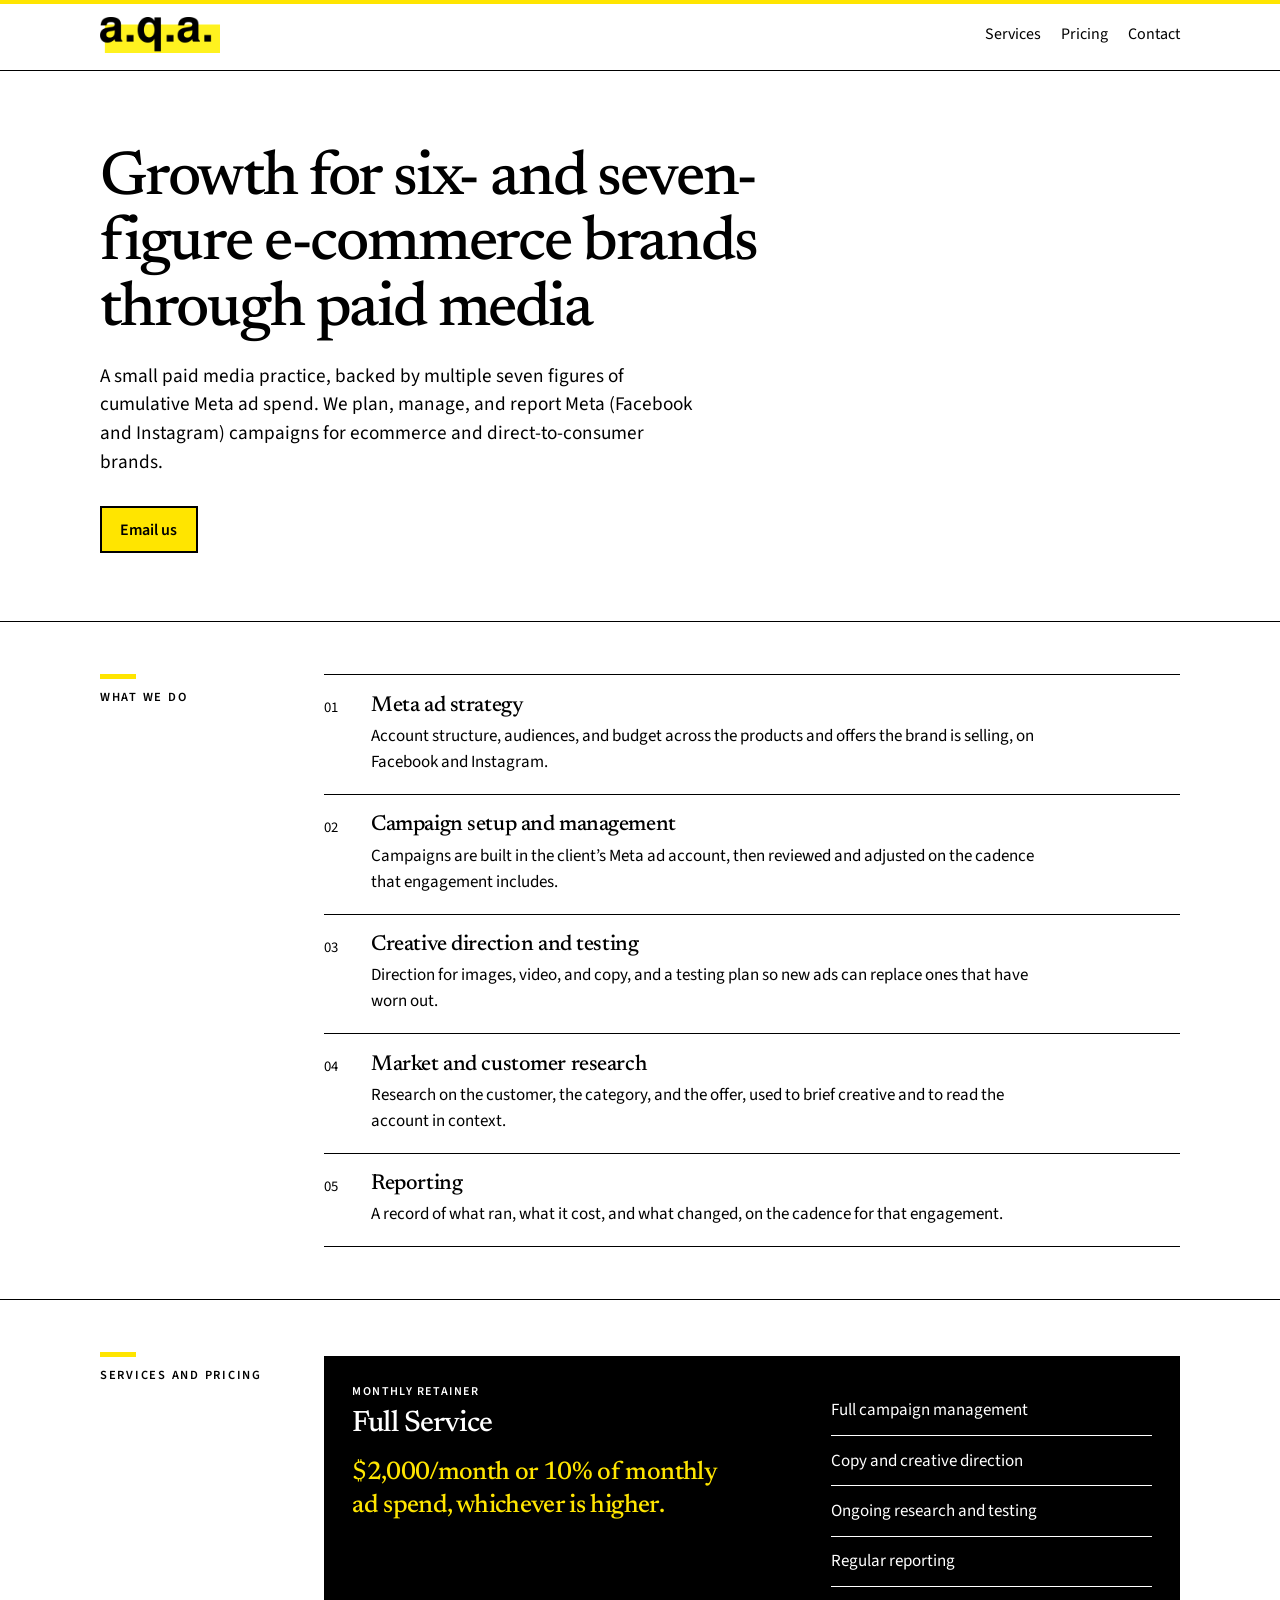
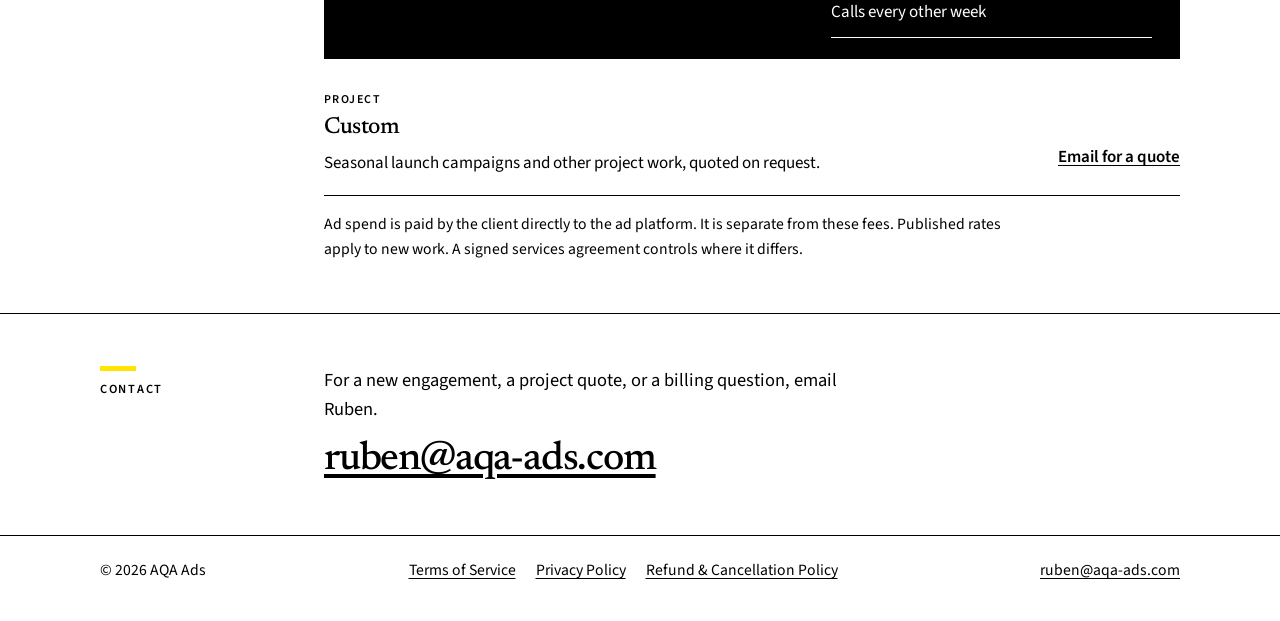
==== commit 0d81ef7d: "Hero: six- and seven-figure brands" ====
--- a/index.html
+++ b/index.html
@@ -3,11 +3,11 @@
   <head>
     <meta charset="utf-8">
     <meta name="viewport" content="width=device-width, initial-scale=1">
-    <title>AQA Ads — Growth for seven-figure e-commerce brands through paid media</title>
-    <meta name="description" content="Growth for seven-figure e-commerce brands through paid media. AQA Ads is a small paid media practice, backed by multiple seven figures of cumulative Meta ad spend.">
+    <title>AQA Ads — Growth for six- and seven-figure e-commerce brands through paid media</title>
+    <meta name="description" content="Growth for six- and seven-figure e-commerce brands through paid media. AQA Ads is a small paid media practice, backed by multiple seven figures of cumulative Meta ad spend.">
     <link rel="canonical" href="https://aqa-ads.com/">
     <meta name="theme-color" content="#ffffff">
-    <meta property="og:title" content="AQA Ads — Growth for seven-figure e-commerce brands through paid media">
+    <meta property="og:title" content="AQA Ads — Growth for six- and seven-figure e-commerce brands through paid media">
     <meta property="og:description" content="A small paid media practice, backed by multiple seven figures of cumulative Meta ad spend.">
     <meta property="og:url" content="https://aqa-ads.com/">
     <meta property="og:type" content="website">
@@ -20,7 +20,7 @@
         "name": "AQA Ads",
         "url": "https://aqa-ads.com/",
         "email": "ruben@aqa-ads.com",
-        "description": "Growth for seven-figure e-commerce brands through paid media.",
+        "description": "Growth for six- and seven-figure e-commerce brands through paid media.",
         "founder": {
           "@type": "Person",
           "name": "Ruben Colon"
@@ -43,7 +43,7 @@
     <main id="main">
       <section class="hero">
         <div class="wrap">
-          <h1>Growth for seven-figure e-commerce brands through paid media</h1>
+          <h1>Growth for six- and seven-figure e-commerce brands through paid media</h1>
           <p class="lede">A small paid media practice, backed by multiple seven figures of cumulative Meta ad spend. We plan, manage, and report Meta (Facebook and Instagram) campaigns for ecommerce and direct-to-consumer brands.</p>
           <a class="button" href="mailto:ruben@aqa-ads.com">Email us</a>
         </div>
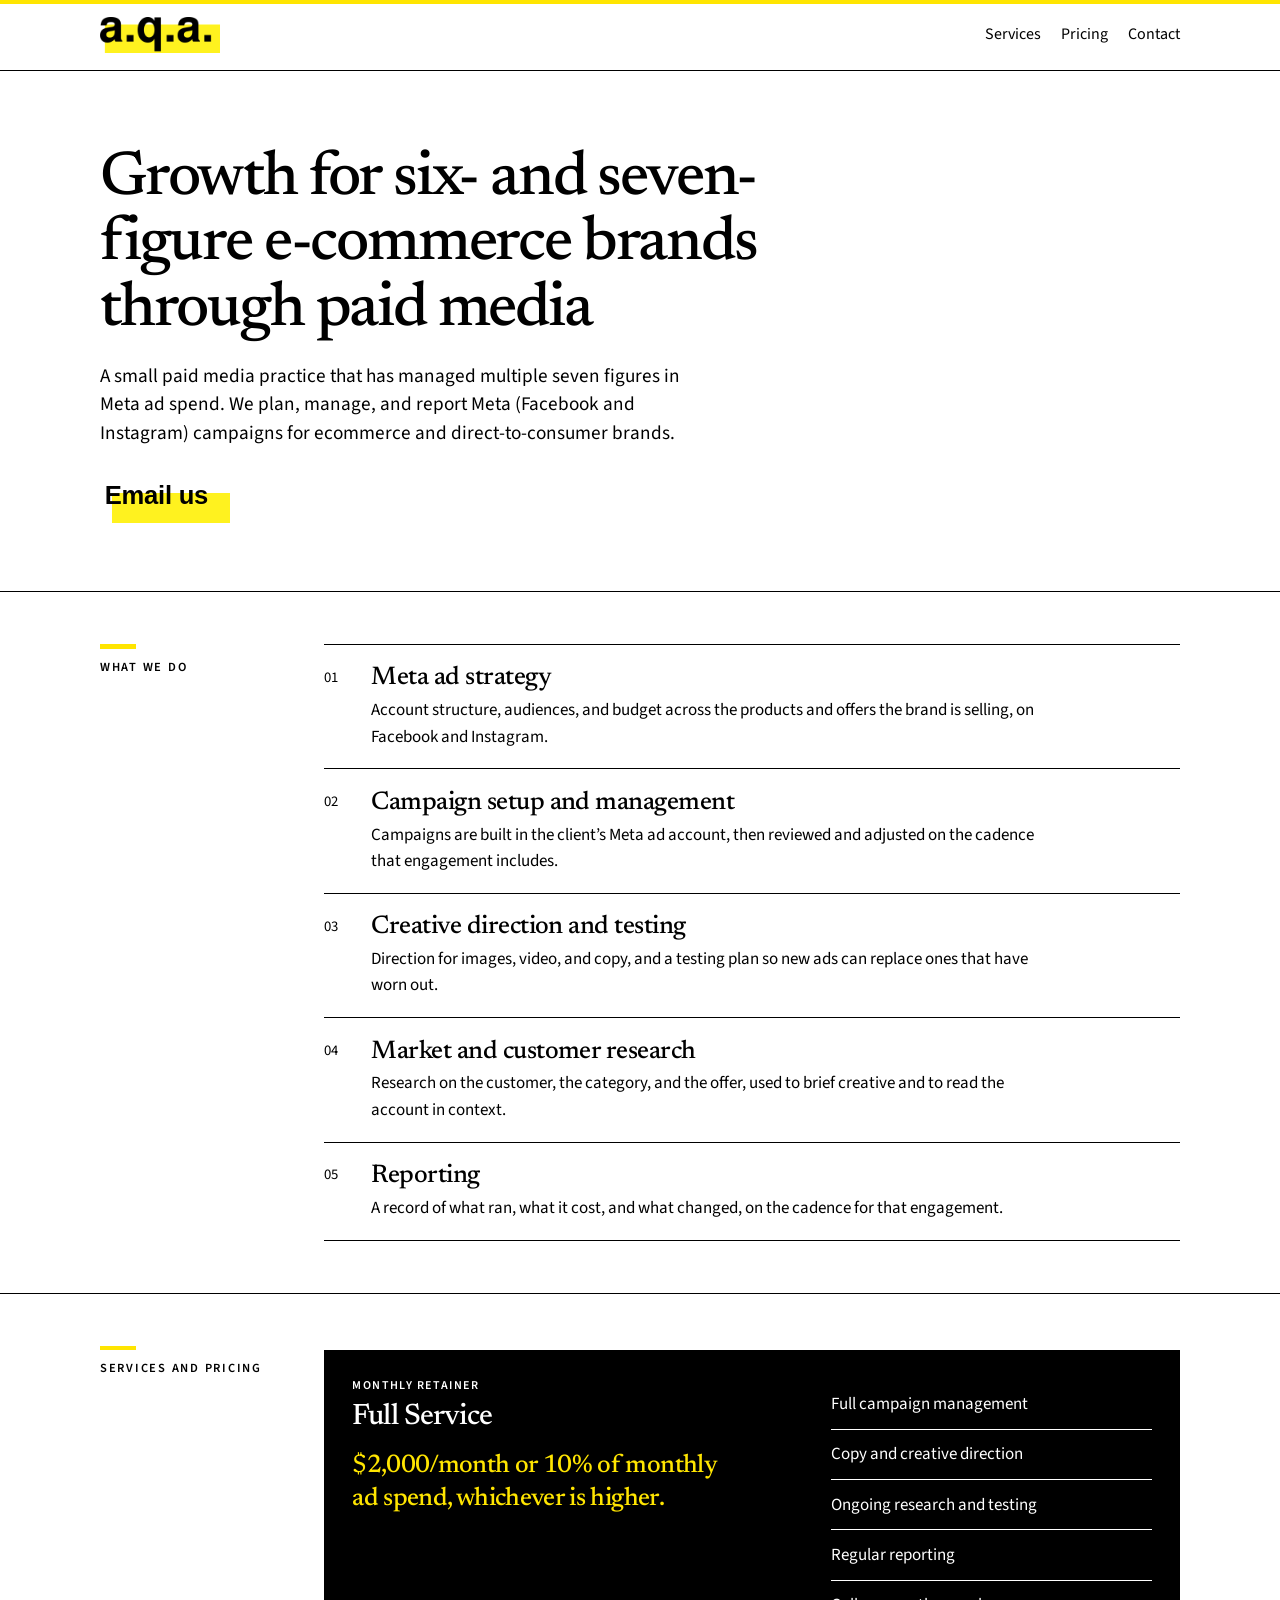
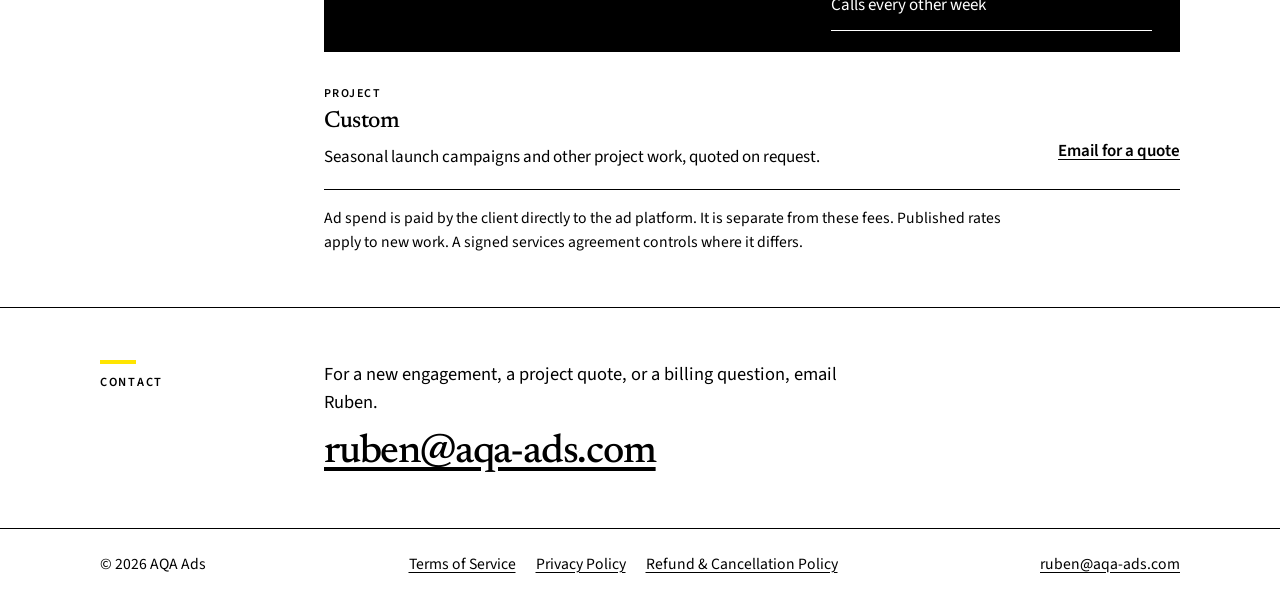
==== commit 88f8b43e: "Hero: that has managed wording" ====
--- a/index.html
+++ b/index.html
@@ -4,11 +4,11 @@
     <meta charset="utf-8">
     <meta name="viewport" content="width=device-width, initial-scale=1">
     <title>AQA Ads — Growth for six- and seven-figure e-commerce brands through paid media</title>
-    <meta name="description" content="Growth for six- and seven-figure e-commerce brands through paid media. AQA Ads is a small paid media practice, backed by multiple seven figures of cumulative Meta ad spend.">
+    <meta name="description" content="Growth for six- and seven-figure e-commerce brands through paid media. AQA Ads is a small paid media practice that has managed multiple seven figures in Meta ad spend.">
     <link rel="canonical" href="https://aqa-ads.com/">
     <meta name="theme-color" content="#ffffff">
     <meta property="og:title" content="AQA Ads — Growth for six- and seven-figure e-commerce brands through paid media">
-    <meta property="og:description" content="A small paid media practice, backed by multiple seven figures of cumulative Meta ad spend.">
+    <meta property="og:description" content="A small paid media practice that has managed multiple seven figures in Meta ad spend.">
     <meta property="og:url" content="https://aqa-ads.com/">
     <meta property="og:type" content="website">
     <link rel="icon" href="./favicon.svg" type="image/svg+xml">
@@ -44,7 +44,7 @@
       <section class="hero">
         <div class="wrap">
           <h1>Growth for six- and seven-figure e-commerce brands through paid media</h1>
-          <p class="lede">A small paid media practice, backed by multiple seven figures of cumulative Meta ad spend. We plan, manage, and report Meta (Facebook and Instagram) campaigns for ecommerce and direct-to-consumer brands.</p>
+          <p class="lede">A small paid media practice that has managed multiple seven figures in Meta ad spend. We plan, manage, and report Meta (Facebook and Instagram) campaigns for ecommerce and direct-to-consumer brands.</p>
           <a class="button" href="mailto:ruben@aqa-ads.com">Email us</a>
         </div>
       </section>
--- a/css/styles.css
+++ b/css/styles.css
@@ -217,20 +217,33 @@
 }
 
 .button {
+  position: relative;
   display: inline-block;
-  background: var(--yellow);
+  z-index: 0;
   color: #000000;
   text-decoration: none;
-  padding: 0.85rem 1.15rem;
-  font-weight: 600;
-  font-size: 1rem;
+  padding: 0.35rem 1.4rem 0.9rem 0.3rem;
+  font-family: "Helvetica Neue", Helvetica, Arial, sans-serif;
+  font-weight: 800;
+  font-size: 1.6rem;
+  letter-spacing: -0.01em;
   line-height: 1;
-  border: 2px solid #000000;
-}
-
-.button:hover {
-  background: #000000;
-  color: var(--yellow);
+}
+
+.button::before {
+  content: "";
+  position: absolute;
+  z-index: -1;
+  left: 0.75rem;
+  right: 0;
+  top: 0.95rem;
+  bottom: 0;
+  background: #fff21f;
+  transition: transform 0.15s ease;
+}
+
+.button:hover::before {
+  transform: translate(-0.2rem, -0.2rem);
 }
 
 .band {
@@ -287,7 +300,7 @@
 .work h3 {
   margin: 0 0 0.2rem;
   font-family: var(--serif);
-  font-size: 1.35rem;
+  font-size: 1.6rem;
   font-weight: 500;
   letter-spacing: -0.02em;
   line-height: 1.2;
